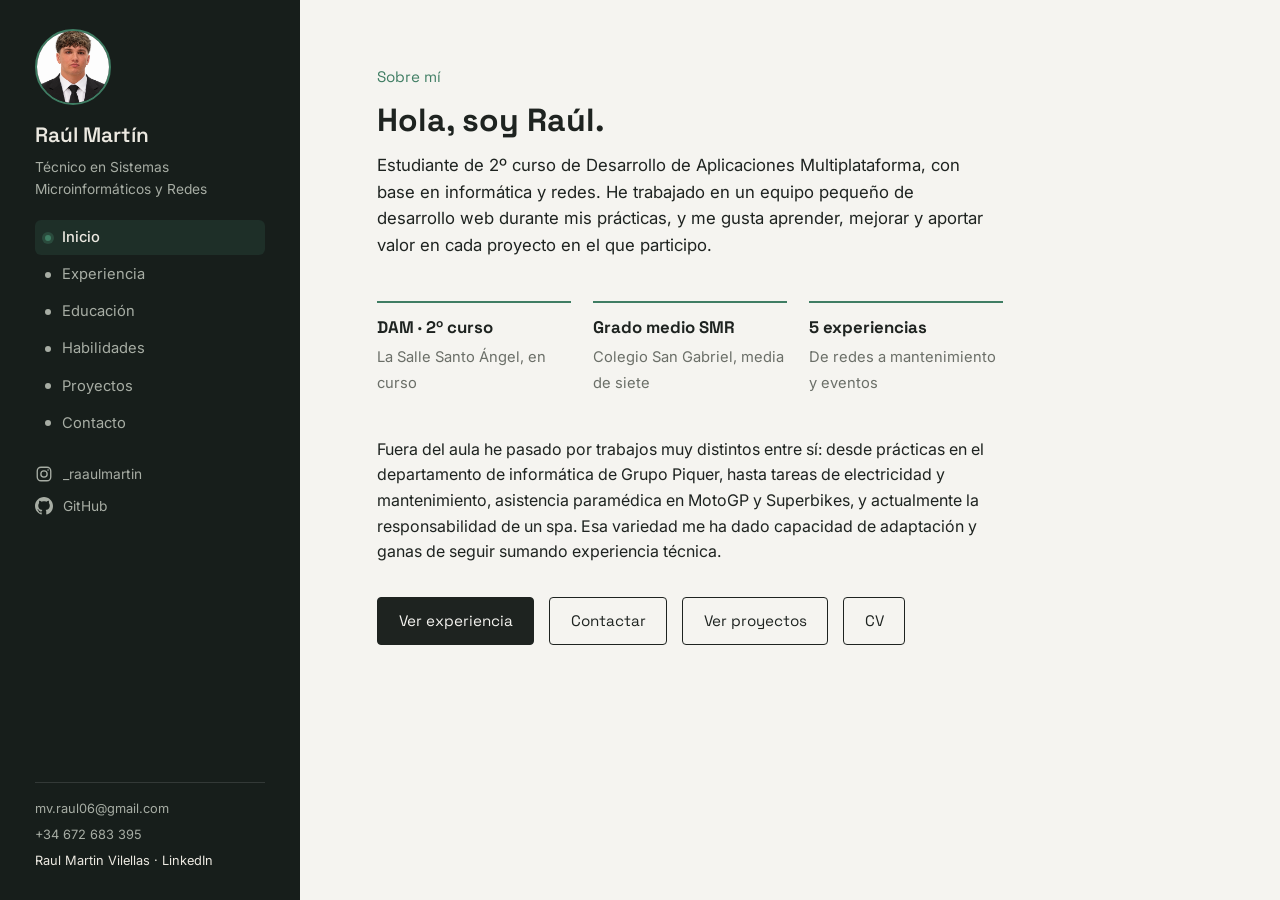
==== index.html @ e97f0233 "portfolio" ====
<!DOCTYPE html>
<html lang="es">
<head>
  <meta charset="UTF-8" />
  <meta name="viewport" content="width=device-width, initial-scale=1.0" />
  <title>Raúl Martín — Portfolio</title>
  <link rel="preconnect" href="https://fonts.googleapis.com" />
  <link href="https://fonts.googleapis.com/css2?family=Space+Grotesk:wght@500;600;700&family=Inter:wght@400;500;600&display=swap" rel="stylesheet" />
  <link rel="stylesheet" href="styles.css" />
</head>
<body>
  <div class="layout">

    <!-- Barra lateral: se repite igual en las demás páginas -->
    <aside class="sidebar">
      <img class="sidebar__photo" src="assets/foto.png" alt="Foto de Raúl Martín" />
      <p class="sidebar__name">Raúl Martín</p>
      <p class="sidebar__role">Técnico en Sistemas<br />Microinformáticos y Redes</p>

      <input type="checkbox" id="nav-toggle" class="nav-toggle" aria-hidden="true">
      <label for="nav-toggle" class="nav-toggle-btn" aria-label="Abrir menú">
        <span></span><span></span><span></span>
      </label>

      <ul class="nav">
        <li><a href="index.html" class="is-active">Inicio</a></li>
        <li><a href="experiencia.html">Experiencia</a></li>
        <li><a href="educacion.html">Educación</a></li>
        <li><a href="habilidades.html">Habilidades</a></li>
        <li><a href="proyectos.html">Proyectos</a></li>
        <li><a href="contacto.html">Contacto</a></li>
      </ul>

      <div class="sidebar__social">
        <a href="https://www.instagram.com/_raaulmartin" target="_blank" rel="noopener" class="social-link">
          <svg viewBox="0 0 24 24" width="18" height="18" fill="none" xmlns="http://www.w3.org/2000/svg" aria-hidden="true">
            <rect x="3" y="3" width="18" height="18" rx="5" stroke="currentColor" stroke-width="1.8" />
            <circle cx="12" cy="12" r="4.2" stroke="currentColor" stroke-width="1.8" />
            <circle cx="17.4" cy="6.6" r="1.1" fill="currentColor" />
          </svg>
          <span>_raaulmartin</span>
        </a>
        <a href="https://github.com/RaulMartinVilellass" target="_blank" rel="noopener" class="social-link">
          <svg viewBox="0 0 16 16" width="18" height="18" fill="currentColor" xmlns="http://www.w3.org/2000/svg" aria-hidden="true">
            <path d="M8 0C3.58 0 0 3.58 0 8c0 3.54 2.29 6.53 5.47 7.59.4.07.55-.17.55-.38 0-.19-.01-.82-.01-1.49-2.01.37-2.53-.49-2.69-.94-.09-.23-.48-.94-.82-1.13-.28-.15-.68-.52-.01-.53.63-.01 1.08.58 1.23.82.72 1.21 1.87.87 2.33.66.07-.52.28-.87.51-1.07-1.78-.2-3.64-.89-3.64-3.95 0-.87.31-1.59.82-2.15-.08-.2-.36-1.02.08-2.12 0 0 .67-.21 2.2.82.64-.18 1.32-.27 2-.27.68 0 1.36.09 2 .27 1.53-1.04 2.2-.82 2.2-.82.44 1.1.16 1.92.08 2.12.51.56.82 1.27.82 2.15 0 3.07-1.87 3.75-3.65 3.95.29.25.54.73.54 1.48 0 1.07-.01 1.93-.01 2.2 0 .21.15.46.55.38A8.013 8.013 0 0 0 16 8c0-4.42-3.58-8-8-8z" />
          </svg>
          <span>GitHub</span>
        </a>
      </div>

      <div class="sidebar__contact">
        <a href="mailto:mv.raul06@gmail.com">mv.raul06@gmail.com</a>
        <a href="tel:+34672683395">+34 672 683 395</a>
        <span>Raul Martin Vilellas · LinkedIn</span>
      </div>
    </aside>

    <!-- Contenido de la página Inicio -->
    <main class="content">
      <span class="hero__tag">Sobre mí</span>
      <h1>Hola, soy Raúl.</h1>
      <p class="hero__lead">
        Estudiante de 2º curso de Desarrollo de Aplicaciones Multiplataforma,
        con base en informática y redes. He trabajado en un equipo pequeño de
        desarrollo web durante mis prácticas, y me gusta aprender, mejorar y
        aportar valor en cada proyecto en el que participo.
      </p>

      <div class="snapshot">
        <div class="snapshot__item">
          <strong>DAM · 2º curso</strong>
          <span>La Salle Santo Ángel, en curso</span>
        </div>
        <div class="snapshot__item">
          <strong>Grado medio SMR</strong>
          <span>Colegio San Gabriel, media de siete</span>
        </div>
        <div class="snapshot__item">
          <strong>5 experiencias</strong>
          <span>De redes a mantenimiento y eventos</span>
        </div>
      </div>

      <p>
        Fuera del aula he pasado por trabajos muy distintos entre sí: desde
        prácticas en el departamento de informática de Grupo Piquer, hasta
        tareas de electricidad y mantenimiento, asistencia paramédica en
        MotoGP y Superbikes, y actualmente la responsabilidad de un spa. Esa
        variedad me ha dado capacidad de adaptación y ganas de seguir
        sumando experiencia técnica.
      </p>

      <div class="cta-row">
        <a class="btn btn--primary" href="experiencia.html">Ver experiencia</a>
        <a class="btn" href="contacto.html">Contactar</a>
        <a class="btn" href="proyectos.html">Ver proyectos</a>
        <a class="btn" href="assets/cv.png" target="_blank" rel="noopener">CV</a>
      </div>
    </main>

  </div>
</body>
</html>
---- styles.css ----
/* =========================================================
   PORTFOLIO — Raúl Martín
   Hoja de estilos compartida por todas las páginas
   ========================================================= */

/* ===== Variables y base ===== */
:root {
  --bg: #f5f4f0;
  --panel: #171e1b;
  --panel-text: #ece9e1;
  --panel-muted: #a7ada4;
  --ink: #1e2320;
  --muted: #6b6f68;
  --accent: #3f7d63;
  --accent-soft: #cfe0d7;
  --line: #dedbd1;
  --font-head: "Space Grotesk", "Segoe UI", sans-serif;
  --font-body: "Inter", "Segoe UI", sans-serif;
}

* {
  box-sizing: border-box;
}

html {
  scroll-behavior: smooth;
}

body {
  margin: 0;
  background: var(--bg);
  color: var(--ink);
  font-family: var(--font-body);
  font-size: 16px;
  line-height: 1.6;
}

h1, h2, h3 {
  font-family: var(--font-head);
  margin: 0 0 0.4em 0;
  line-height: 1.15;
  color: var(--ink);
}

p {
  margin: 0 0 1em 0;
}

a {
  color: var(--accent);
}

/* Foco visible por teclado en toda la web */
a:focus-visible,
button:focus-visible {
  outline: 2px solid var(--accent);
  outline-offset: 3px;
}

/* ===== Estructura general (barra lateral + contenido) ===== */
.layout {
  display: flex;
  min-height: 100vh;
}

.content {
  flex: 1;
  padding: 4rem 6vw;
  max-width: 780px;
  margin-left: 300px; /* deja hueco a la barra lateral, que ahora es fixed */
}

.content > p:first-of-type {
  font-size: 1.05rem;
}

/* ===== Encabezado (barra lateral / cabecera del sitio) ===== */
.sidebar {
  width: 300px;
  background: var(--panel);
  color: var(--panel-text);
  padding: 1.8rem 2.2rem;
  display: flex;
  flex-direction: column;
  /* fixed (no sticky): así el menú no se mueve nunca, aunque la página
     de proyectos crezca mucho al abrir las descripciones */
  position: fixed;
  top: 0;
  left: 0;
  height: 100vh;
  overflow-y: auto;
}

.sidebar__photo {
  width: 76px;
  height: 76px;
  border-radius: 50%;
  object-fit: cover;
  border: 2px solid var(--accent);
  margin-bottom: 0.9rem;
}

.sidebar__name {
  font-family: var(--font-head);
  font-size: 1.3rem;
  font-weight: 600;
  color: var(--panel-text);
  margin: 0 0 0.2rem 0;
}

.sidebar__role {
  font-size: 0.86rem;
  color: var(--panel-muted);
  margin: 0 0 1.3rem 0;
}

/* ===== Botón de menú (3 rayas), solo se ve en responsive ===== */
.nav-toggle {
  position: absolute;
  opacity: 0;
  pointer-events: none;
}

.nav-toggle-btn {
  display: none;
  background: transparent;
  border: none;
}

/* ===== Navegación ===== */
.nav {
  list-style: none;
  margin: 0 0 1.3rem 0;
  padding: 0;
  display: flex;
  flex-direction: column;
  gap: 0.15rem;
}

.nav a {
  display: flex;
  align-items: center;
  gap: 0.7rem;
  color: var(--panel-muted);
  text-decoration: none;
  font-size: 0.92rem;
  padding: 0.35rem 0.6rem;
  border-radius: 6px;
  transition: color 0.15s ease, background 0.15s ease;
}

/* El "nodo" junto a cada enlace: guiño a la temática de redes */
.nav a::before {
  content: "";
  width: 6px;
  height: 6px;
  border-radius: 50%;
  background: var(--panel-muted);
  flex-shrink: 0;
  transition: background 0.15s ease, box-shadow 0.15s ease;
}

.nav a:hover {
  color: var(--panel-text);
  background: rgba(255, 255, 255, 0.05);
}

.nav a:hover::before {
  background: var(--accent);
}

.nav a.is-active {
  color: var(--panel-text);
  font-weight: 500;
  background: rgba(63, 125, 99, 0.18);
}

.nav a.is-active::before {
  background: var(--accent);
  box-shadow: 0 0 0 3px rgba(63, 125, 99, 0.35);
}

/* ===== Redes sociales (debajo del menú) ===== */
.sidebar__social {
  display: flex;
  flex-direction: column;
  gap: 0.4rem;
  margin-bottom: 1rem;
}

.social-link {
  display: flex;
  align-items: center;
  gap: 0.6rem;
  color: var(--panel-muted);
  text-decoration: none;
  font-size: 0.86rem;
  padding: 0.1rem 0;
  transition: color 0.15s ease;
}

.social-link svg {
  width: 18px;
  height: 18px;
  flex-shrink: 0;
}

.social-link:hover {
  color: var(--accent-soft);
}

/* ===== Contacto (bloque inferior de la barra lateral) ===== */
.sidebar__contact {
  margin-top: auto;
  padding-top: 1rem;
  border-top: 1px solid rgba(255, 255, 255, 0.12);
  display: flex;
  flex-direction: column;
  gap: 0.35rem;
  font-size: 0.8rem;
}

.sidebar__contact a {
  color: var(--panel-muted);
  text-decoration: none;
}

.sidebar__contact a:hover {
  color: var(--accent-soft);
}

/* ===== Cabecera de página (título + intro de cada sección) ===== */
.page-header {
  margin-bottom: 2.6rem;
  padding-bottom: 1.6rem;
  border-bottom: 1px solid var(--line);
}

.page-header h1 {
  font-size: 2.1rem;
}

.page-header .lead {
  color: var(--muted);
  font-size: 1.05rem;
  max-width: 60ch;
}

/* ===== Sección Inicio / Sobre mí ===== */
.hero__tag {
  display: inline-block;
  color: var(--accent);
  font-family: var(--font-head);
  font-size: 0.95rem;
  margin-bottom: 0.8rem;
}

.hero__lead {
  font-size: 1.15rem;
  max-width: 56ch;
}

.snapshot {
  display: grid;
  grid-template-columns: repeat(3, 1fr);
  gap: 1.4rem;
  margin: 2.6rem 0;
}

.snapshot__item {
  border-top: 2px solid var(--accent);
  padding-top: 0.7rem;
}

.snapshot__item strong {
  display: block;
  font-family: var(--font-head);
  font-size: 1.05rem;
  margin-bottom: 0.2rem;
}

.snapshot__item span {
  color: var(--muted);
  font-size: 0.92rem;
}

.cta-row {
  display: flex;
  gap: 0.9rem;
  margin-top: 2rem;
  flex-wrap: wrap;
}

.btn {
  display: inline-block;
  text-decoration: none;
  font-family: var(--font-head);
  font-size: 0.95rem;
  padding: 0.7rem 1.3rem;
  border-radius: 4px;
  border: 1px solid var(--ink);
  color: var(--ink);
}

.btn--primary {
  background: var(--ink);
  color: var(--bg);
}

.btn:hover {
  background: var(--accent);
  border-color: var(--accent);
  color: #fff;
}

/* ===== Vida laboral (Experiencia — línea de tiempo) ===== */
.timeline {
  position: relative;
  margin-left: 0.5rem;
  padding-left: 1.6rem;
  border-left: 2px solid var(--line);
}

.timeline__item {
  position: relative;
  padding-bottom: 2.4rem;
}

.timeline__item:last-child {
  padding-bottom: 0;
}

.timeline__item::before {
  content: "";
  position: absolute;
  left: -1.85rem;
  top: 0.35rem;
  width: 10px;
  height: 10px;
  border-radius: 50%;
  background: var(--bg);
  border: 2px solid var(--accent);
}

.timeline__dates {
  display: block;
  font-family: var(--font-head);
  font-size: 0.82rem;
  color: var(--accent);
  margin-bottom: 0.3rem;
}

.timeline__item h3 {
  font-size: 1.15rem;
  margin-bottom: 0.15rem;
}

.timeline__org {
  display: block;
  color: var(--muted);
  font-size: 0.92rem;
  margin-bottom: 0.6rem;
  font-style: italic;
}

.timeline__item p {
  margin-bottom: 0;
  max-width: 60ch;
}

/* ===== Educación ===== */
.edu-card {
  border-top: 1px solid var(--line);
  padding: 1.8rem 0;
}

.edu-card:last-child {
  padding-bottom: 0;
}

.edu-card__dates {
  font-family: var(--font-head);
  font-size: 0.82rem;
  color: var(--accent);
  display: block;
  margin-bottom: 0.3rem;
}

.edu-card h3 {
  font-size: 1.2rem;
  margin-bottom: 0.15rem;
}

.edu-card__place {
  color: var(--muted);
  font-style: italic;
  display: block;
  margin-bottom: 0.6rem;
}

/* ===== Habilidades ===== */
.skills-group {
  margin-bottom: 2.4rem;
}

.skills-group h2 {
  font-size: 1.15rem;
  border-bottom: 1px solid var(--line);
  padding-bottom: 0.6rem;
  margin-bottom: 1rem;
}

.skills-list {
  list-style: none;
  margin: 0;
  padding: 0;
  display: grid;
  grid-template-columns: 1fr 1fr;
  gap: 0.6rem 1.5rem;
}

.skills-list li {
  position: relative;
  padding-left: 1.1rem;
  font-size: 0.97rem;
}

.skills-list li::before {
  content: "";
  position: absolute;
  left: 0;
  top: 0.55em;
  width: 6px;
  height: 6px;
  border-radius: 50%;
  background: var(--accent);
}

.course-tags {
  display: flex;
  flex-wrap: wrap;
  gap: 0.55rem;
}

.course-tags li {
  list-style: none;
  border: 1px solid var(--line);
  border-radius: 4px;
  padding: 0.45rem 0.8rem;
  font-size: 0.86rem;
  color: var(--muted);
}

/* ===== Proyectos ===== */

/* Filtro de proyectos por estado (Finalizado / En curso / Próximamente) */
.projects-filter {
  border: 0;
  margin: 0 0 0.4rem 0;
  padding: 0;
}

.projects-filter legend {
  font-family: var(--font-head);
  font-size: 0.85rem;
  color: var(--muted);
  margin-bottom: 0.8rem;
  padding: 0;
}

/* El radio real queda oculto pero sigue siendo accesible por teclado */
.filter-radio {
  position: absolute;
  width: 1px;
  height: 1px;
  overflow: hidden;
  clip: rect(0 0 0 0);
  white-space: nowrap;
}

.filter-btn {
  display: inline-block;
  cursor: pointer;
  user-select: none;
  padding: 0.5rem 1.15rem;
  margin: 0 0.6rem 1.8rem 0;
  border: 1px solid var(--line);
  border-radius: 999px;
  font-family: var(--font-head);
  font-size: 0.85rem;
  color: var(--muted);
  transition: background 0.15s ease, color 0.15s ease, border-color 0.15s ease;
}

.filter-btn:hover {
  border-color: var(--accent);
  color: var(--ink);
}

.filter-radio:checked + .filter-btn {
  background: var(--ink);
  color: #fff;
  border-color: var(--ink);
}

.filter-radio:focus-visible + .filter-btn {
  outline: 2px solid var(--accent);
  outline-offset: 2px;
}

/* Oculta las tarjetas que no coincidan con el filtro activo */
#filter-done:checked ~ .projects-grid .project-card:not(.status-done) {
  display: none;
}

#filter-progress:checked ~ .projects-grid .project-card:not(.status-progress) {
  display: none;
}

#filter-soon:checked ~ .projects-grid .project-card:not(.status-soon) {
  display: none;
}

.projects-grid {
  display: grid;
  grid-template-columns: repeat(3, 1fr);
  gap: 1.4rem;
}

.project-card {
  /* tamaño estándar: todas las tarjetas parten de la misma altura mínima,
     y solo crecen si se abre el "Ver más" */
  min-height: 260px;
  border: 1px solid var(--line);
  border-radius: 6px;
  padding: 1.4rem;
  display: flex;
  flex-direction: column;
  background: #fff;
}

.project-card h3 {
  font-size: 1.1rem;
  margin-bottom: 0.7rem;
}

.project-card > p,
.project-card > details {
  flex: 1;
}

.project-card p {
  color: var(--muted);
  font-size: 0.92rem;
  margin: 0;
}

/* Texto largo: colapsado con un "Ver más" (details/summary, sin JavaScript) */
.project-more summary {
  cursor: pointer;
  color: var(--accent);
  font-family: var(--font-head);
  font-size: 0.85rem;
  list-style: none;
}

.project-more summary::-webkit-details-marker {
  display: none;
}

.project-more summary:focus-visible {
  outline: 2px solid var(--accent);
  outline-offset: 3px;
}

.project-more summary .label-less {
  display: none;
}

.project-more[open] summary .label-more {
  display: none;
}

.project-more[open] summary .label-less {
  display: inline;
}

.project-more p {
  margin-top: 0.7rem;
}

/* Enlace al proyecto en vivo (cuando hay URL) */
.project-link {
  align-self: flex-start;
  font-family: var(--font-head);
  font-size: 0.85rem;
  color: var(--accent);
  text-decoration: none;
  margin-top: 0.8rem;
}

.project-link:hover {
  text-decoration: underline;
}

/* Etiqueta de estado del proyecto (finalizado / en curso) */
.project-status {
  align-self: flex-start;
  font-family: var(--font-head);
  font-size: 0.78rem;
  padding: 0.3rem 0.65rem;
  border-radius: 999px;
  margin-top: 0.8rem;
}

.project-status--done {
  background: var(--accent-soft);
  color: #1f4a3a;
}

.project-status--progress {
  background: #f0e6cf;
  color: #7a5c14;
}

.project-status--soon {
  background: #dde3ea;
  color: #40495a;
}

/* ===== Contacto ===== */
.contact-list {
  list-style: none;
  margin: 0;
  padding: 0;
}

.contact-list li {
  border-top: 1px solid var(--line);
  padding: 1.2rem 0;
  display: flex;
  justify-content: space-between;
  align-items: baseline;
  gap: 1rem;
  flex-wrap: wrap;
}

.contact-list li:last-child {
  border-bottom: 1px solid var(--line);
}

.contact-list .label {
  font-family: var(--font-head);
  color: var(--muted);
  font-size: 0.9rem;
}

.contact-list a,
.contact-list span.value {
  font-size: 1.05rem;
  color: var(--ink);
  text-decoration: none;
}

.contact-list a:hover {
  color: var(--accent);
}

/* Iconos de redes dentro de la página de Contacto (fondo claro) */
.contact-list .social-link {
  color: var(--ink);
  font-size: 1.05rem;
}

.contact-list .social-link:hover {
  color: var(--accent);
}

/* ===== Responsive ===== */
@media (max-width: 820px) {
  .layout {
    flex-direction: column;
  }

  .sidebar {
    position: relative;
    top: auto;
    left: auto;
    width: auto;
    height: auto;
    overflow-y: visible;
    flex-direction: row;
    align-items: center;
    flex-wrap: wrap;
    padding: 1.4rem 5vw;
  }

  .sidebar__photo {
    width: 68px;
    height: 68px;
    margin: 0 1rem 0 0;
  }

  .sidebar__name {
    font-size: 1.15rem;
    margin: 0;
  }

  .sidebar__role {
    display: none;
  }

  /* Redes sociales: en la misma fila, centradas entre el nombre y el botón de menú */
  .sidebar__social {
    order: 2;
    flex-direction: row;
    flex: 1;
    justify-content: center;
    align-items: center;
    gap: 1.2rem;
    margin: 0;
  }

  .sidebar__social .social-link span {
    display: none;
  }

  /* Botón de menú (3 rayas): solo visible en responsive */
  .nav-toggle {
    display: none;
  }

  .nav-toggle-btn {
    order: 3;
    margin-left: 0;
    position: relative;
    z-index: 21;
    display: flex;
    flex-direction: column;
    justify-content: center;
    gap: 5px;
    width: 40px;
    height: 40px;
    padding: 0;
    cursor: pointer;
  }

  .nav-toggle-btn span {
    display: block;
    width: 100%;
    height: 2px;
    background: var(--panel-text);
    border-radius: 2px;
    transition: transform 0.2s ease, opacity 0.2s ease;
  }

  /* Oculto por defecto: se convierte en overlay a pantalla completa al abrir */
  .nav {
    position: fixed;
    top: 0;
    left: 0;
    width: 100%;
    height: 100%;
    margin: 0;
    padding: 5rem 8vw 2rem;
    background: var(--panel);
    flex-direction: column;
    justify-content: center;
    gap: 0.4rem;
    opacity: 0;
    visibility: hidden;
    pointer-events: none;
    transition: opacity 0.2s ease;
    z-index: 20;
  }

  .nav a {
    white-space: nowrap;
    font-size: 1.15rem;
  }

  /* Al marcar el checkbox oculto, el menú cubre toda la pantalla */
  .nav-toggle:checked ~ .nav {
    opacity: 1;
    visibility: visible;
    pointer-events: auto;
  }

  .nav-toggle:checked ~ .nav-toggle-btn span:nth-child(1) {
    transform: translateY(7px) rotate(45deg);
  }

  .nav-toggle:checked ~ .nav-toggle-btn span:nth-child(2) {
    opacity: 0;
  }

  .nav-toggle:checked ~ .nav-toggle-btn span:nth-child(3) {
    transform: translateY(-7px) rotate(-45deg);
  }

  .sidebar__contact {
    display: none;
  }

  .content {
    padding: 2.6rem 6vw;
    max-width: none;
    margin-left: 0;
  }

  .snapshot {
    grid-template-columns: 1fr;
  }

  .skills-list {
    grid-template-columns: 1fr;
  }

  .projects-grid {
    grid-template-columns: 1fr;
  }
}
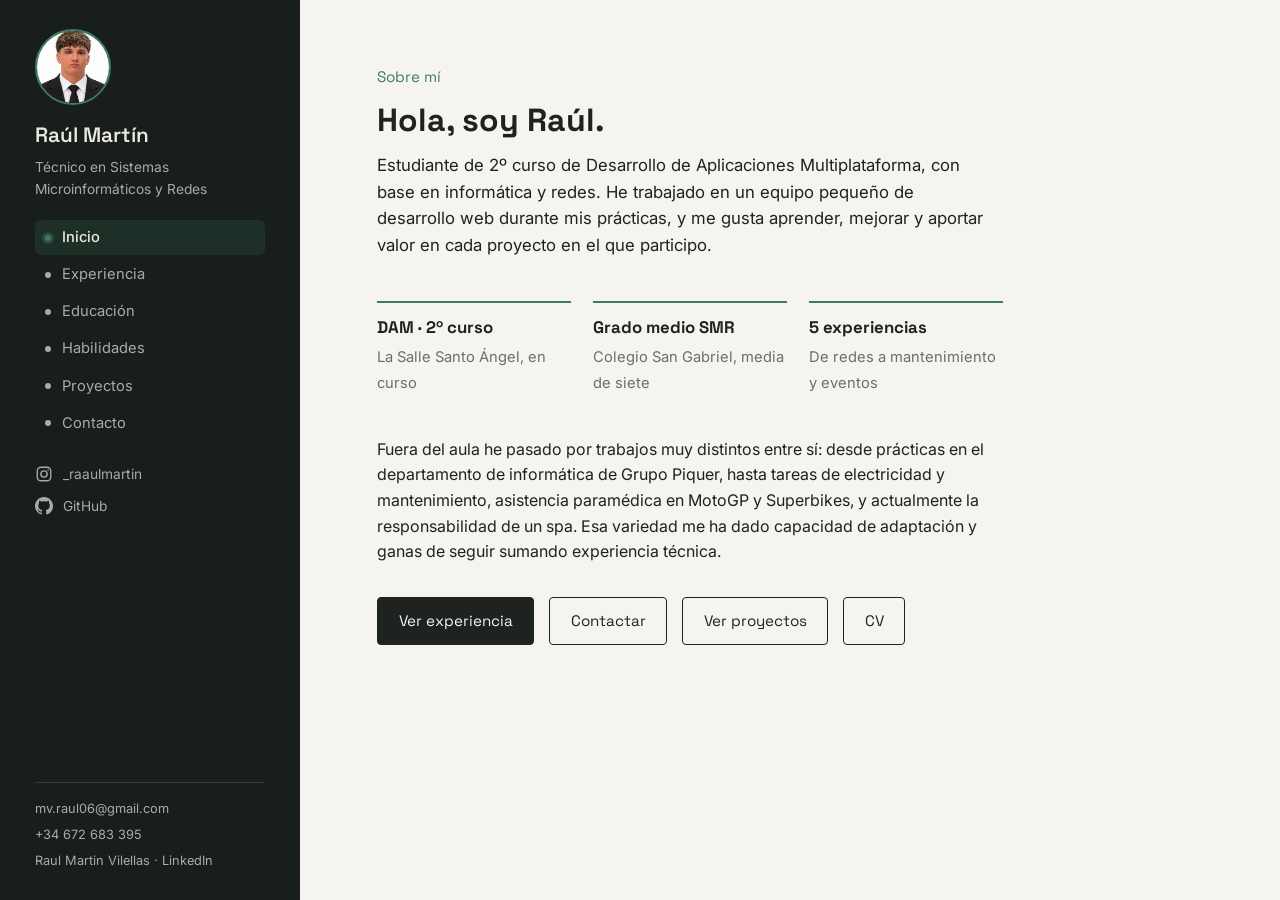
==== commit b615ce80: "Links" ====
--- a/index.html
+++ b/index.html
@@ -49,9 +49,9 @@
       </div>
 
       <div class="sidebar__contact">
-        <a href="mailto:mv.raul06@gmail.com">mv.raul06@gmail.com</a>
-        <a href="tel:+34672683395">+34 672 683 395</a>
-        <span>Raul Martin Vilellas · LinkedIn</span>
+        <a href="#" class="copy-link" data-copy="mv.raul06@gmail.com">mv.raul06@gmail.com</a>
+        <a href="#" class="copy-link" data-copy="+34672683395">+34 672 683 395</a>
+        <a href="https://www.linkedin.com/in/raul-martin-vilellas-bb6115388" target="_blank" rel="noopener">Raul Martin Vilellas · LinkedIn</a>
       </div>
     </aside>
 
@@ -99,5 +99,6 @@
     </main>
 
   </div>
+  <script src="script.js"></script>
 </body>
 </html>
--- a/styles.css
+++ b/styles.css
@@ -317,7 +317,7 @@
 .timeline {
   position: relative;
   margin-left: 0.5rem;
-  padding-left: 1.6rem;
+  padding-left: 2.2rem;
   border-left: 2px solid var(--line);
 }
 
@@ -333,13 +333,14 @@
 .timeline__item::before {
   content: "";
   position: absolute;
-  left: -1.85rem;
+  left: -2.5rem;
   top: 0.35rem;
   width: 10px;
   height: 10px;
   border-radius: 50%;
   background: var(--bg);
   border: 2px solid var(--accent);
+  box-sizing: content-box;
 }
 
 .timeline__dates {
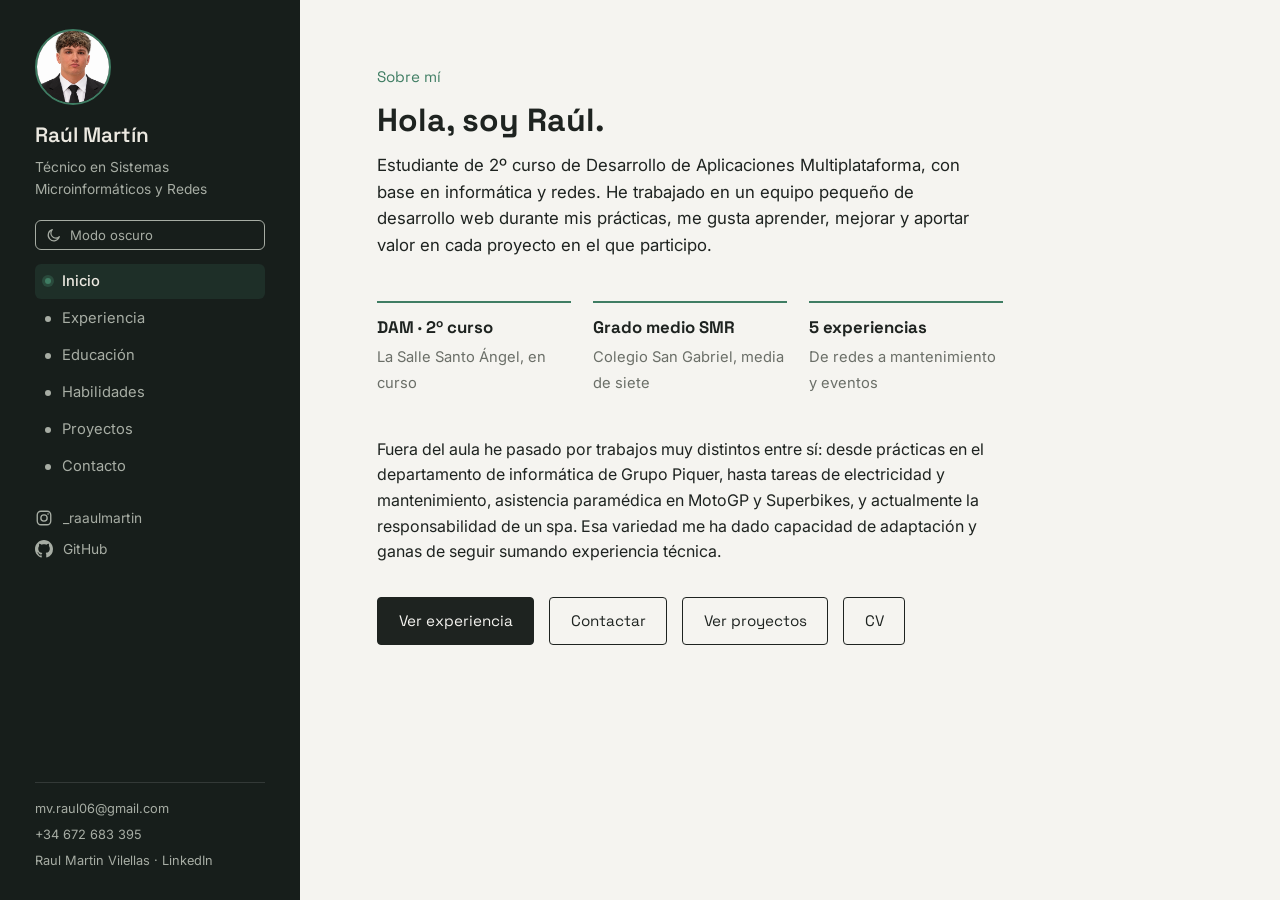
==== commit 124233d0: "Modo oscuro y Modo claro" ====
--- a/index.html
+++ b/index.html
@@ -7,6 +7,12 @@
   <link rel="preconnect" href="https://fonts.googleapis.com" />
   <link href="https://fonts.googleapis.com/css2?family=Space+Grotesk:wght@500;600;700&family=Inter:wght@400;500;600&display=swap" rel="stylesheet" />
   <link rel="stylesheet" href="styles.css" />
+  <script>
+    (function () {
+      var saved = localStorage.getItem("theme");
+      if (saved === "dark") document.documentElement.setAttribute("data-theme", "dark");
+    })();
+  </script>
 </head>
 <body>
   <div class="layout">
@@ -16,6 +22,17 @@
       <img class="sidebar__photo" src="assets/foto.png" alt="Foto de Raúl Martín" />
       <p class="sidebar__name">Raúl Martín</p>
       <p class="sidebar__role">Técnico en Sistemas<br />Microinformáticos y Redes</p>
+
+      <button type="button" class="theme-toggle" aria-label="Cambiar entre modo claro y oscuro" aria-pressed="false">
+        <svg class="theme-toggle__icon theme-toggle__icon--sun" viewBox="0 0 24 24" fill="none" stroke="currentColor" stroke-width="1.8" xmlns="http://www.w3.org/2000/svg" aria-hidden="true">
+          <circle cx="12" cy="12" r="4.2" />
+          <path d="M12 2.5v2.4M12 19.1v2.4M4.6 4.6l1.7 1.7M17.7 17.7l1.7 1.7M2.5 12h2.4M19.1 12h2.4M4.6 19.4l1.7-1.7M17.7 6.3l1.7-1.7" stroke-linecap="round" />
+        </svg>
+        <svg class="theme-toggle__icon theme-toggle__icon--moon" viewBox="0 0 24 24" fill="none" stroke="currentColor" stroke-width="1.8" xmlns="http://www.w3.org/2000/svg" aria-hidden="true">
+          <path d="M20 14.5A8.5 8.5 0 1 1 9.5 4a6.8 6.8 0 0 0 10.5 10.5Z" stroke-linejoin="round" />
+        </svg>
+        <span>Modo oscuro</span>
+      </button>
 
       <input type="checkbox" id="nav-toggle" class="nav-toggle" aria-hidden="true">
       <label for="nav-toggle" class="nav-toggle-btn" aria-label="Abrir menú">
@@ -62,7 +79,7 @@
       <p class="hero__lead">
         Estudiante de 2º curso de Desarrollo de Aplicaciones Multiplataforma,
         con base en informática y redes. He trabajado en un equipo pequeño de
-        desarrollo web durante mis prácticas, y me gusta aprender, mejorar y
+        desarrollo web durante mis prácticas, me gusta aprender, mejorar y
         aportar valor en cada proyecto en el que participo.
       </p>
 
--- a/styles.css
+++ b/styles.css
@@ -14,8 +14,32 @@
   --accent: #3f7d63;
   --accent-soft: #cfe0d7;
   --line: #dedbd1;
+  --card-bg: #fff;
+  --status-done-text: #1f4a3a;
+  --status-progress-bg: #f0e6cf;
+  --status-progress-text: #7a5c14;
+  --status-soon-bg: #dde3ea;
+  --status-soon-text: #40495a;
   --font-head: "Space Grotesk", "Segoe UI", sans-serif;
   --font-body: "Inter", "Segoe UI", sans-serif;
+}
+
+[data-theme="dark"] {
+  --bg: #151917;
+  --panel: #0e1211;
+  --panel-text: #ece9e1;
+  --panel-muted: #8b9089;
+  --ink: #e8e6e0;
+  --muted: #9a9d97;
+  --accent: #5fa988;
+  --accent-soft: #24352c;
+  --line: #2b3330;
+  --card-bg: #1c2220;
+  --status-done-text: #bfe8d4;
+  --status-progress-bg: #3a3320;
+  --status-progress-text: #e3c979;
+  --status-soon-bg: #262f38;
+  --status-soon-text: #a9b7c6;
 }
 
 * {
@@ -33,6 +57,7 @@
   font-family: var(--font-body);
   font-size: 16px;
   line-height: 1.6;
+  transition: background 0.2s ease, color 0.2s ease;
 }
 
 h1, h2, h3 {
@@ -112,6 +137,44 @@
   font-size: 0.86rem;
   color: var(--panel-muted);
   margin: 0 0 1.3rem 0;
+}
+
+/* ===== Botón de modo oscuro/claro ===== */
+.theme-toggle {
+  display: inline-flex;
+  align-items: center;
+  gap: 0.5rem;
+  margin: 0 0 0.9rem 0;
+  padding: 0.35rem 0.6rem;
+  background: transparent;
+  color: var(--panel-muted);
+  border: 1px solid var(--panel-muted);
+  border-radius: 6px;
+  font-family: var(--font-body);
+  font-size: 0.82rem;
+  cursor: pointer;
+  transition: color 0.15s ease, border-color 0.15s ease, background 0.15s ease;
+}
+
+.theme-toggle:hover {
+  color: var(--panel-text);
+  border-color: var(--panel-text);
+}
+
+.theme-toggle__icon {
+  width: 16px;
+  height: 16px;
+  flex-shrink: 0;
+}
+
+[data-theme="dark"] .theme-toggle .theme-toggle__icon--moon,
+.theme-toggle .theme-toggle__icon--sun {
+  display: none;
+}
+
+[data-theme="dark"] .theme-toggle .theme-toggle__icon--sun,
+.theme-toggle .theme-toggle__icon--moon {
+  display: block;
 }
 
 /* ===== Botón de menú (3 rayas), solo se ve en responsive ===== */
@@ -500,7 +563,7 @@
 
 .filter-radio:checked + .filter-btn {
   background: var(--ink);
-  color: #fff;
+  color: var(--bg);
   border-color: var(--ink);
 }
 
@@ -537,7 +600,7 @@
   padding: 1.4rem;
   display: flex;
   flex-direction: column;
-  background: #fff;
+  background: var(--card-bg);
 }
 
 .project-card h3 {
@@ -616,17 +679,17 @@
 
 .project-status--done {
   background: var(--accent-soft);
-  color: #1f4a3a;
+  color: var(--status-done-text);
 }
 
 .project-status--progress {
-  background: #f0e6cf;
-  color: #7a5c14;
+  background: var(--status-progress-bg);
+  color: var(--status-progress-text);
 }
 
 .project-status--soon {
-  background: #dde3ea;
-  color: #40495a;
+  background: var(--status-soon-bg);
+  color: var(--status-soon-text);
 }
 
 /* ===== Contacto ===== */
@@ -723,6 +786,18 @@
   }
 
   .sidebar__social .social-link span {
+    display: none;
+  }
+
+  /* Botón de tema: en responsive solo se ve el icono */
+  .theme-toggle {
+    order: 1;
+    margin: 0 1.2rem;
+    padding: 0.5rem;
+    gap: 0;
+  }
+
+  .theme-toggle span {
     display: none;
   }
 
